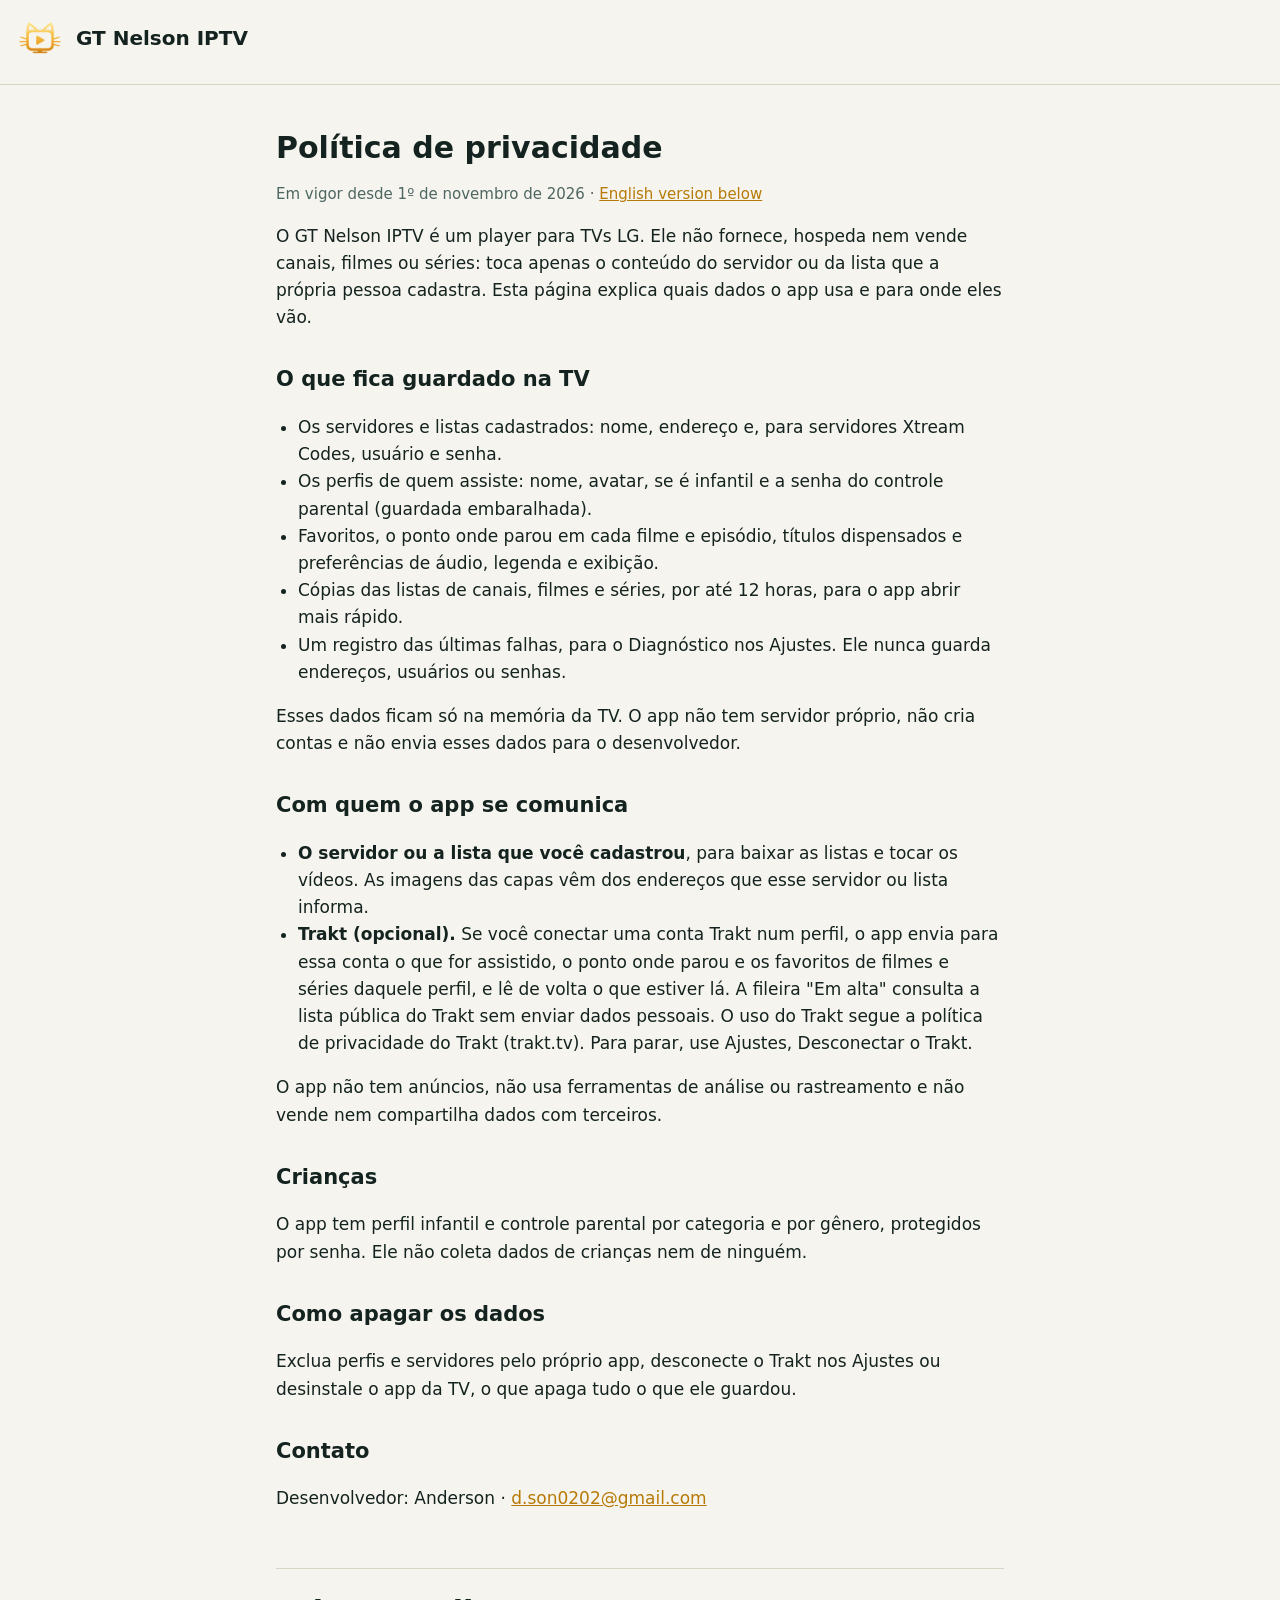
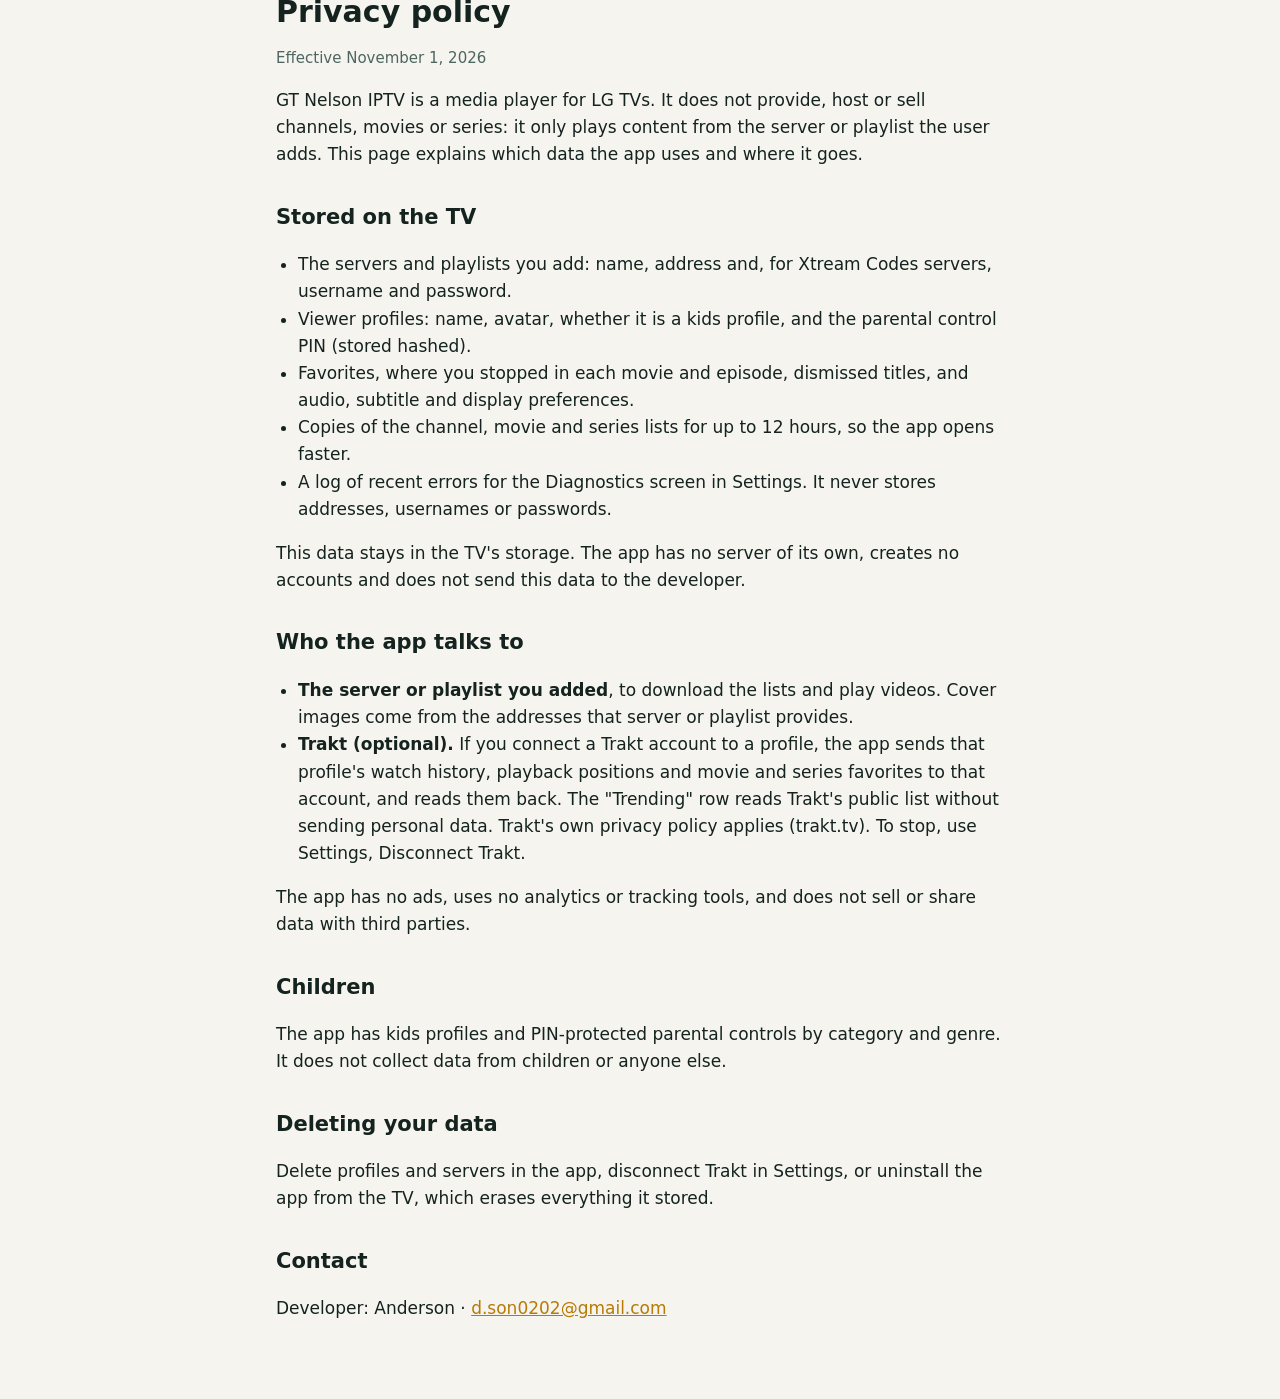
==== privacidade.html @ 7ecb7efd "Add files via upload" ====
<!doctype html>
<html lang="pt-BR">
<head>
<meta charset="utf-8">
<meta name="viewport" content="width=device-width, initial-scale=1">
<title>Política de privacidade · GT Nelson IPTV</title>
<link rel="stylesheet" href="estilo.css">
</head>
<body>
<header class="topo"><a href="./"><img src="logo.png" alt="" width="48" height="48"><span>GT Nelson IPTV</span></a></header>
<main>
<h1>Política de privacidade</h1>
<p class="data">Em vigor desde 1º de novembro de 2026 · <a href="#en">English version below</a></p>

<p>O GT Nelson IPTV é um player para TVs LG. Ele não fornece, hospeda nem vende canais, filmes ou séries: toca apenas o conteúdo do servidor ou da lista que a própria pessoa cadastra. Esta página explica quais dados o app usa e para onde eles vão.</p>

<h2>O que fica guardado na TV</h2>
<ul>
<li>Os servidores e listas cadastrados: nome, endereço e, para servidores Xtream Codes, usuário e senha.</li>
<li>Os perfis de quem assiste: nome, avatar, se é infantil e a senha do controle parental (guardada embaralhada).</li>
<li>Favoritos, o ponto onde parou em cada filme e episódio, títulos dispensados e preferências de áudio, legenda e exibição.</li>
<li>Cópias das listas de canais, filmes e séries, por até 12 horas, para o app abrir mais rápido.</li>
<li>Um registro das últimas falhas, para o Diagnóstico nos Ajustes. Ele nunca guarda endereços, usuários ou senhas.</li>
</ul>
<p>Esses dados ficam só na memória da TV. O app não tem servidor próprio, não cria contas e não envia esses dados para o desenvolvedor.</p>

<h2>Com quem o app se comunica</h2>
<ul>
<li><strong>O servidor ou a lista que você cadastrou</strong>, para baixar as listas e tocar os vídeos. As imagens das capas vêm dos endereços que esse servidor ou lista informa.</li>
<li><strong>Trakt (opcional).</strong> Se você conectar uma conta Trakt num perfil, o app envia para essa conta o que for assistido, o ponto onde parou e os favoritos de filmes e séries daquele perfil, e lê de volta o que estiver lá. A fileira "Em alta" consulta a lista pública do Trakt sem enviar dados pessoais. O uso do Trakt segue a política de privacidade do Trakt (trakt.tv). Para parar, use Ajustes, Desconectar o Trakt.</li>
</ul>
<p>O app não tem anúncios, não usa ferramentas de análise ou rastreamento e não vende nem compartilha dados com terceiros.</p>

<h2>Crianças</h2>
<p>O app tem perfil infantil e controle parental por categoria e por gênero, protegidos por senha. Ele não coleta dados de crianças nem de ninguém.</p>

<h2>Como apagar os dados</h2>
<p>Exclua perfis e servidores pelo próprio app, desconecte o Trakt nos Ajustes ou desinstale o app da TV, o que apaga tudo o que ele guardou.</p>

<h2>Contato</h2>
<p>Desenvolvedor: Anderson · <a href="mailto:d.son0202@gmail.com">d.son0202@gmail.com</a></p>

<hr>

<h1 id="en">Privacy policy</h1>
<p class="data">Effective November 1, 2026</p>

<p>GT Nelson IPTV is a media player for LG TVs. It does not provide, host or sell channels, movies or series: it only plays content from the server or playlist the user adds. This page explains which data the app uses and where it goes.</p>

<h2>Stored on the TV</h2>
<ul>
<li>The servers and playlists you add: name, address and, for Xtream Codes servers, username and password.</li>
<li>Viewer profiles: name, avatar, whether it is a kids profile, and the parental control PIN (stored hashed).</li>
<li>Favorites, where you stopped in each movie and episode, dismissed titles, and audio, subtitle and display preferences.</li>
<li>Copies of the channel, movie and series lists for up to 12 hours, so the app opens faster.</li>
<li>A log of recent errors for the Diagnostics screen in Settings. It never stores addresses, usernames or passwords.</li>
</ul>
<p>This data stays in the TV's storage. The app has no server of its own, creates no accounts and does not send this data to the developer.</p>

<h2>Who the app talks to</h2>
<ul>
<li><strong>The server or playlist you added</strong>, to download the lists and play videos. Cover images come from the addresses that server or playlist provides.</li>
<li><strong>Trakt (optional).</strong> If you connect a Trakt account to a profile, the app sends that profile's watch history, playback positions and movie and series favorites to that account, and reads them back. The "Trending" row reads Trakt's public list without sending personal data. Trakt's own privacy policy applies (trakt.tv). To stop, use Settings, Disconnect Trakt.</li>
</ul>
<p>The app has no ads, uses no analytics or tracking tools, and does not sell or share data with third parties.</p>

<h2>Children</h2>
<p>The app has kids profiles and PIN-protected parental controls by category and genre. It does not collect data from children or anyone else.</p>

<h2>Deleting your data</h2>
<p>Delete profiles and servers in the app, disconnect Trakt in Settings, or uninstall the app from the TV, which erases everything it stored.</p>

<h2>Contact</h2>
<p>Developer: Anderson · <a href="mailto:d.son0202@gmail.com">d.son0202@gmail.com</a></p>
</main>
</body>
</html>
---- estilo.css ----
:root { --bg: #0e1e24; --panel: #13282e; --text: #eaf2ef; --muted: #93aeab; --accent: #f4b942; --line: #25454d; }
@media (prefers-color-scheme: light) {
  :root { --bg: #f6f4ee; --panel: #ffffff; --text: #14231f; --muted: #4e6662; --accent: #b77a07; --line: #d9d4c6; }
}
* { box-sizing: border-box; }
body { margin: 0; background: var(--bg); color: var(--text); font: 17px/1.6 system-ui, -apple-system, "Segoe UI", Roboto, sans-serif; }
.topo { border-bottom: 1px solid var(--line); padding: 14px 16px; }
.topo a { display: inline-flex; align-items: center; color: var(--text); text-decoration: none; font-weight: 700; font-size: 20px; }
.topo img { margin-right: 12px; }
main { max-width: 760px; margin: 0 auto; padding: 24px 16px 60px; }
h1 { font-size: 30px; line-height: 1.25; margin: 20px 0 6px; }
h2 { font-size: 21px; margin: 32px 0 8px; }
p, li { color: var(--text); }
.data, .muted { color: var(--muted); font-size: 15px; }
a { color: var(--accent); }
hr { border: 0; border-top: 1px solid var(--line); margin: 56px 0 24px; }
code, .link { font-family: ui-monospace, Menlo, Consolas, monospace; font-size: 15px; background: var(--panel); border: 1px solid var(--line); border-radius: 8px; padding: 2px 6px; word-break: break-all; }
.link { display: block; padding: 12px 14px; margin: 10px 0; }
.cartao { background: var(--panel); border: 1px solid var(--line); border-radius: 14px; padding: 18px 20px; margin: 20px 0; }
ul { padding-left: 22px; }
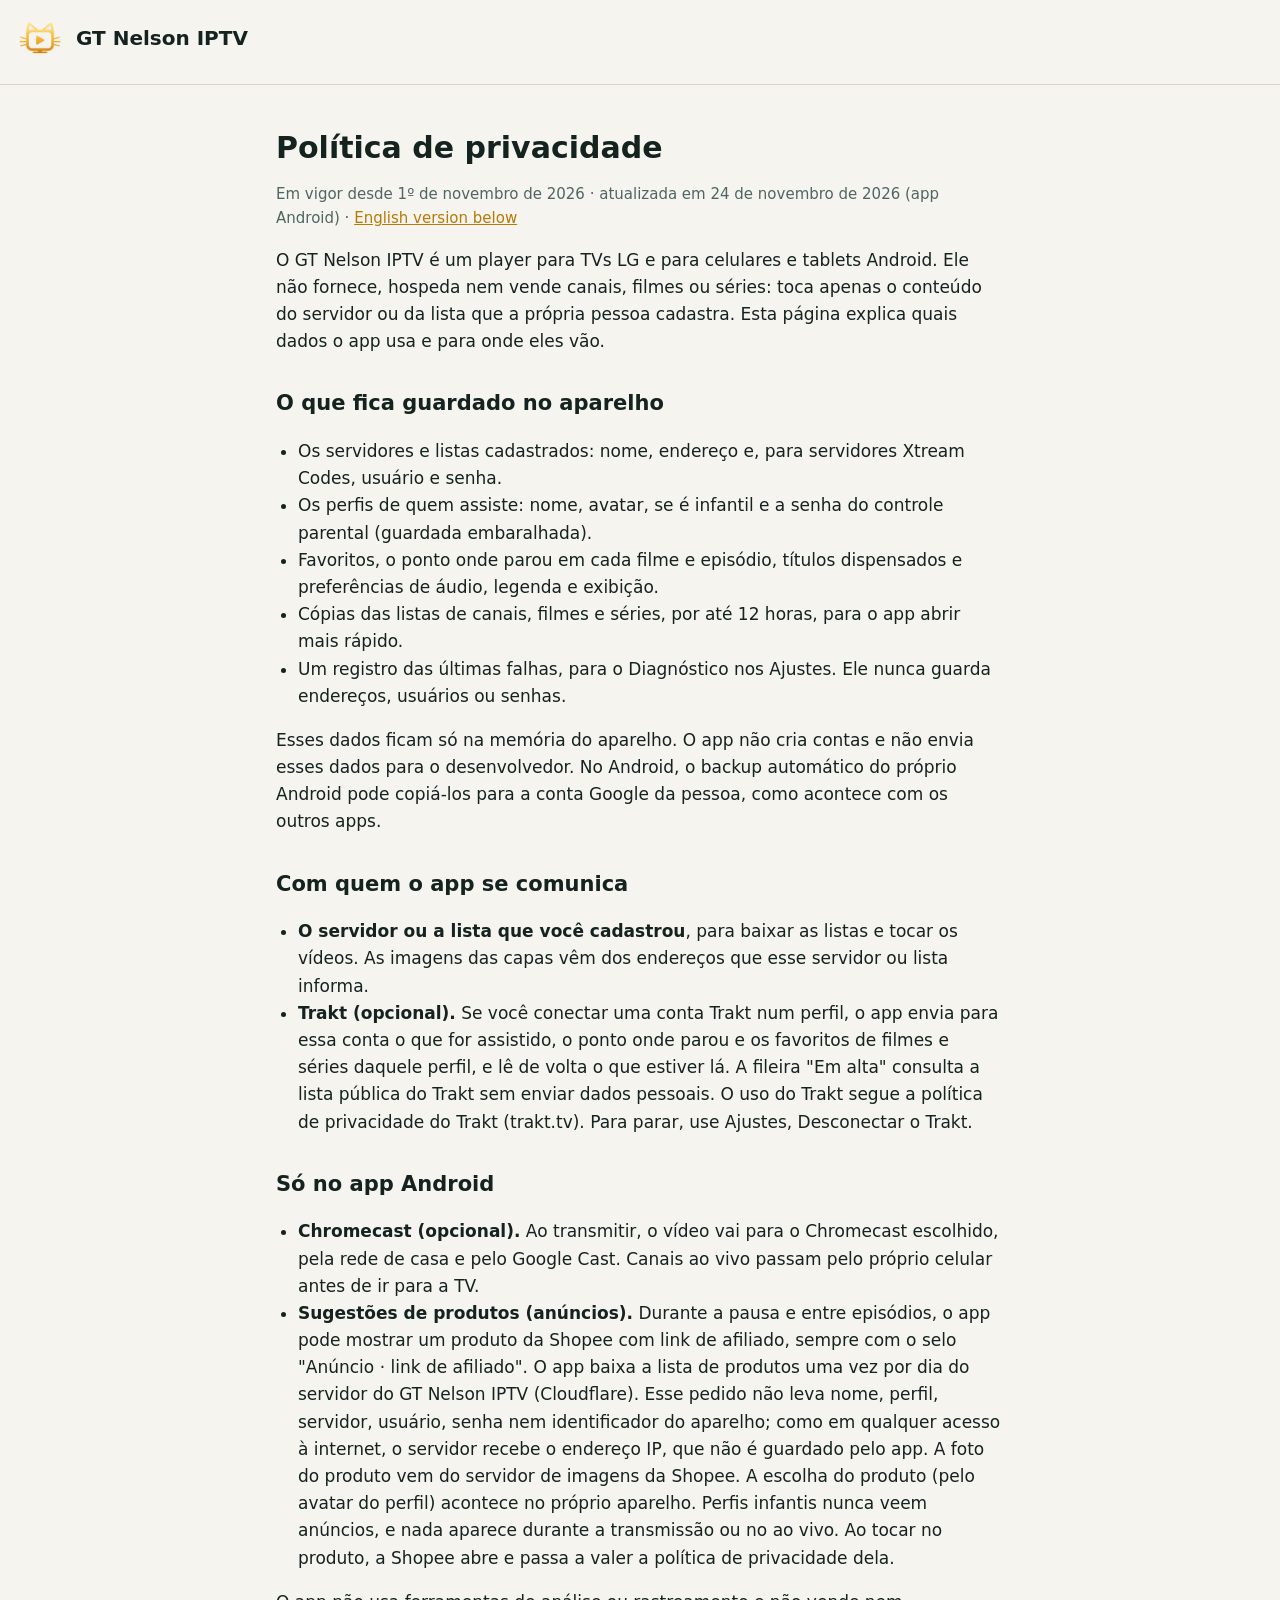
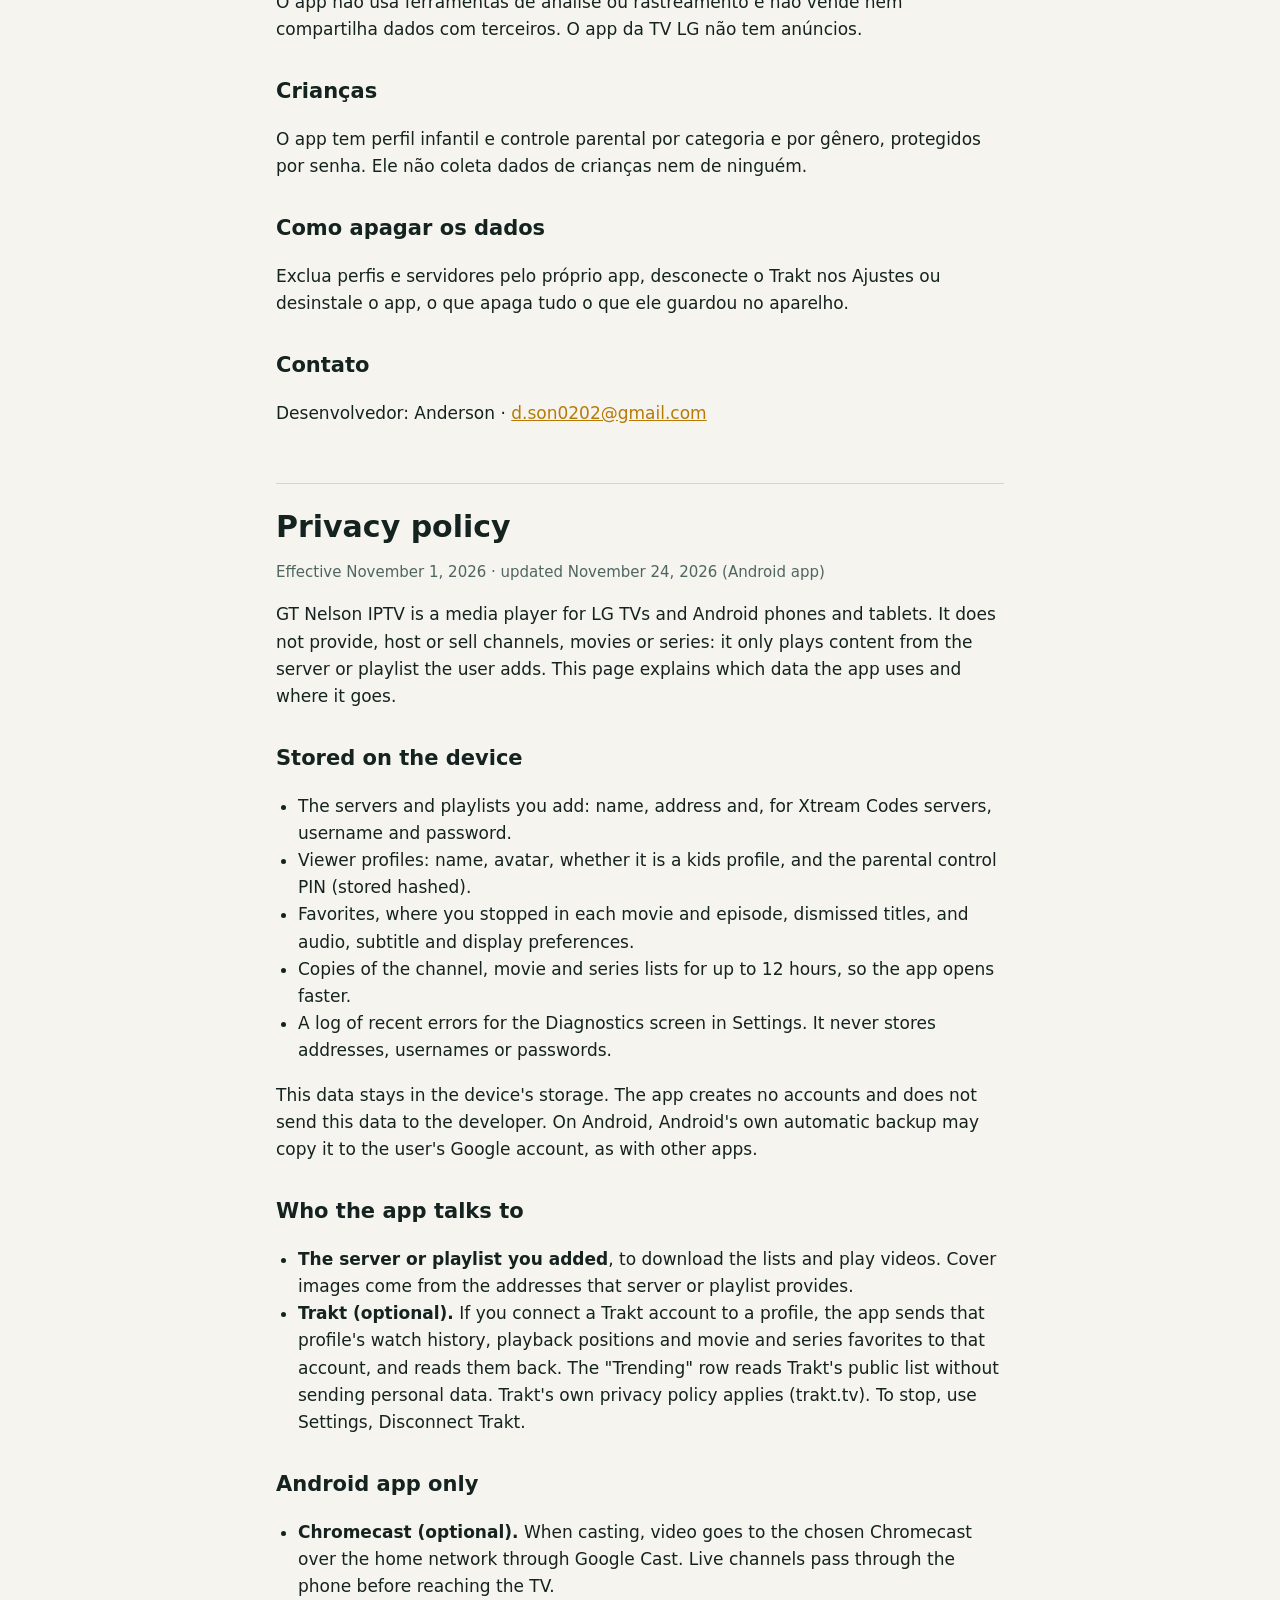
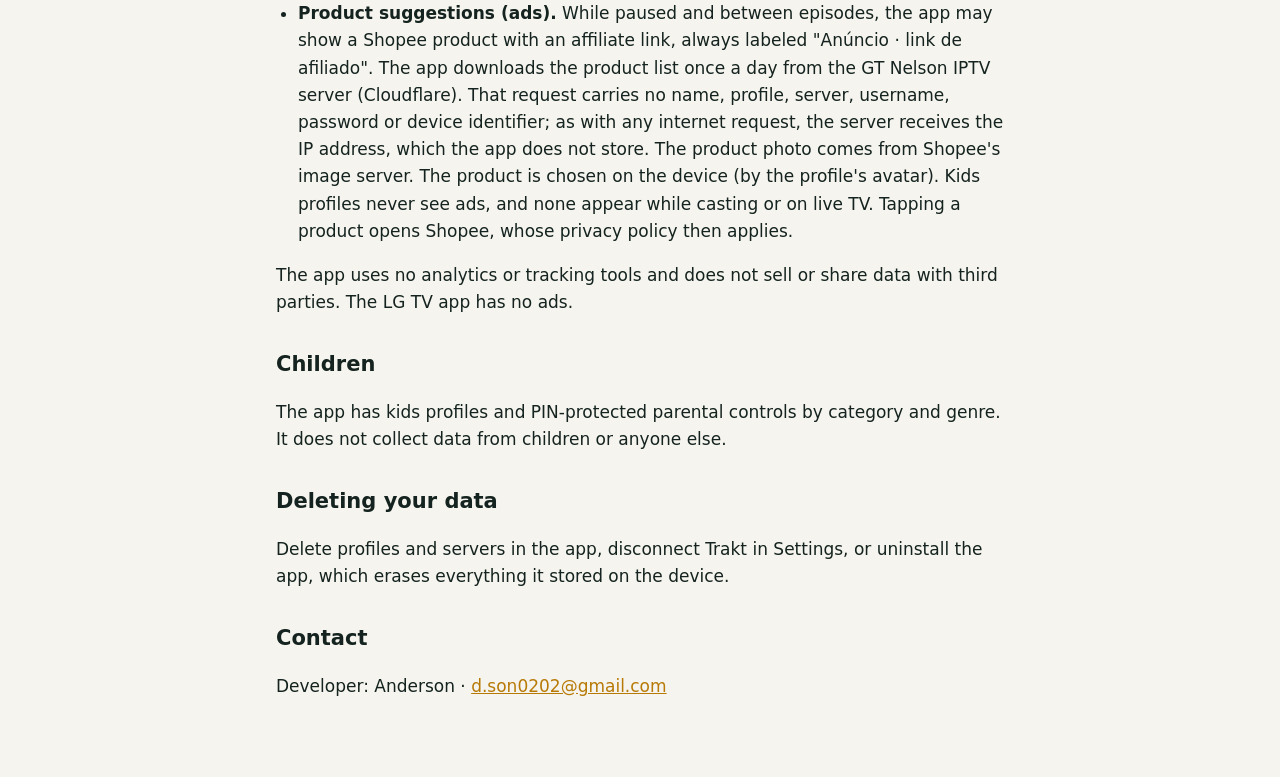
==== commit 6a7f50d6: "Pagina de download do app e politica de privacidade do Android" ====
--- a/privacidade.html
+++ b/privacidade.html
@@ -10,11 +10,11 @@
 <header class="topo"><a href="./"><img src="logo.png" alt="" width="48" height="48"><span>GT Nelson IPTV</span></a></header>
 <main>
 <h1>Política de privacidade</h1>
-<p class="data">Em vigor desde 1º de novembro de 2026 · <a href="#en">English version below</a></p>
+<p class="data">Em vigor desde 1º de novembro de 2026 · atualizada em 24 de novembro de 2026 (app Android) · <a href="#en">English version below</a></p>
 
-<p>O GT Nelson IPTV é um player para TVs LG. Ele não fornece, hospeda nem vende canais, filmes ou séries: toca apenas o conteúdo do servidor ou da lista que a própria pessoa cadastra. Esta página explica quais dados o app usa e para onde eles vão.</p>
+<p>O GT Nelson IPTV é um player para TVs LG e para celulares e tablets Android. Ele não fornece, hospeda nem vende canais, filmes ou séries: toca apenas o conteúdo do servidor ou da lista que a própria pessoa cadastra. Esta página explica quais dados o app usa e para onde eles vão.</p>
 
-<h2>O que fica guardado na TV</h2>
+<h2>O que fica guardado no aparelho</h2>
 <ul>
 <li>Os servidores e listas cadastrados: nome, endereço e, para servidores Xtream Codes, usuário e senha.</li>
 <li>Os perfis de quem assiste: nome, avatar, se é infantil e a senha do controle parental (guardada embaralhada).</li>
@@ -22,20 +22,25 @@
 <li>Cópias das listas de canais, filmes e séries, por até 12 horas, para o app abrir mais rápido.</li>
 <li>Um registro das últimas falhas, para o Diagnóstico nos Ajustes. Ele nunca guarda endereços, usuários ou senhas.</li>
 </ul>
-<p>Esses dados ficam só na memória da TV. O app não tem servidor próprio, não cria contas e não envia esses dados para o desenvolvedor.</p>
+<p>Esses dados ficam só na memória do aparelho. O app não cria contas e não envia esses dados para o desenvolvedor. No Android, o backup automático do próprio Android pode copiá-los para a conta Google da pessoa, como acontece com os outros apps.</p>
 
 <h2>Com quem o app se comunica</h2>
 <ul>
 <li><strong>O servidor ou a lista que você cadastrou</strong>, para baixar as listas e tocar os vídeos. As imagens das capas vêm dos endereços que esse servidor ou lista informa.</li>
 <li><strong>Trakt (opcional).</strong> Se você conectar uma conta Trakt num perfil, o app envia para essa conta o que for assistido, o ponto onde parou e os favoritos de filmes e séries daquele perfil, e lê de volta o que estiver lá. A fileira "Em alta" consulta a lista pública do Trakt sem enviar dados pessoais. O uso do Trakt segue a política de privacidade do Trakt (trakt.tv). Para parar, use Ajustes, Desconectar o Trakt.</li>
 </ul>
-<p>O app não tem anúncios, não usa ferramentas de análise ou rastreamento e não vende nem compartilha dados com terceiros.</p>
+<h2>Só no app Android</h2>
+<ul>
+<li><strong>Chromecast (opcional).</strong> Ao transmitir, o vídeo vai para o Chromecast escolhido, pela rede de casa e pelo Google Cast. Canais ao vivo passam pelo próprio celular antes de ir para a TV.</li>
+<li><strong>Sugestões de produtos (anúncios).</strong> Durante a pausa e entre episódios, o app pode mostrar um produto da Shopee com link de afiliado, sempre com o selo "Anúncio · link de afiliado". O app baixa a lista de produtos uma vez por dia do servidor do GT Nelson IPTV (Cloudflare). Esse pedido não leva nome, perfil, servidor, usuário, senha nem identificador do aparelho; como em qualquer acesso à internet, o servidor recebe o endereço IP, que não é guardado pelo app. A foto do produto vem do servidor de imagens da Shopee. A escolha do produto (pelo avatar do perfil) acontece no próprio aparelho. Perfis infantis nunca veem anúncios, e nada aparece durante a transmissão ou no ao vivo. Ao tocar no produto, a Shopee abre e passa a valer a política de privacidade dela.</li>
+</ul>
+<p>O app não usa ferramentas de análise ou rastreamento e não vende nem compartilha dados com terceiros. O app da TV LG não tem anúncios.</p>
 
 <h2>Crianças</h2>
 <p>O app tem perfil infantil e controle parental por categoria e por gênero, protegidos por senha. Ele não coleta dados de crianças nem de ninguém.</p>
 
 <h2>Como apagar os dados</h2>
-<p>Exclua perfis e servidores pelo próprio app, desconecte o Trakt nos Ajustes ou desinstale o app da TV, o que apaga tudo o que ele guardou.</p>
+<p>Exclua perfis e servidores pelo próprio app, desconecte o Trakt nos Ajustes ou desinstale o app, o que apaga tudo o que ele guardou no aparelho.</p>
 
 <h2>Contato</h2>
 <p>Desenvolvedor: Anderson · <a href="mailto:d.son0202@gmail.com">d.son0202@gmail.com</a></p>
@@ -43,11 +48,11 @@
 <hr>
 
 <h1 id="en">Privacy policy</h1>
-<p class="data">Effective November 1, 2026</p>
+<p class="data">Effective November 1, 2026 · updated November 24, 2026 (Android app)</p>
 
-<p>GT Nelson IPTV is a media player for LG TVs. It does not provide, host or sell channels, movies or series: it only plays content from the server or playlist the user adds. This page explains which data the app uses and where it goes.</p>
+<p>GT Nelson IPTV is a media player for LG TVs and Android phones and tablets. It does not provide, host or sell channels, movies or series: it only plays content from the server or playlist the user adds. This page explains which data the app uses and where it goes.</p>
 
-<h2>Stored on the TV</h2>
+<h2>Stored on the device</h2>
 <ul>
 <li>The servers and playlists you add: name, address and, for Xtream Codes servers, username and password.</li>
 <li>Viewer profiles: name, avatar, whether it is a kids profile, and the parental control PIN (stored hashed).</li>
@@ -55,20 +60,25 @@
 <li>Copies of the channel, movie and series lists for up to 12 hours, so the app opens faster.</li>
 <li>A log of recent errors for the Diagnostics screen in Settings. It never stores addresses, usernames or passwords.</li>
 </ul>
-<p>This data stays in the TV's storage. The app has no server of its own, creates no accounts and does not send this data to the developer.</p>
+<p>This data stays in the device's storage. The app creates no accounts and does not send this data to the developer. On Android, Android's own automatic backup may copy it to the user's Google account, as with other apps.</p>
 
 <h2>Who the app talks to</h2>
 <ul>
 <li><strong>The server or playlist you added</strong>, to download the lists and play videos. Cover images come from the addresses that server or playlist provides.</li>
 <li><strong>Trakt (optional).</strong> If you connect a Trakt account to a profile, the app sends that profile's watch history, playback positions and movie and series favorites to that account, and reads them back. The "Trending" row reads Trakt's public list without sending personal data. Trakt's own privacy policy applies (trakt.tv). To stop, use Settings, Disconnect Trakt.</li>
 </ul>
-<p>The app has no ads, uses no analytics or tracking tools, and does not sell or share data with third parties.</p>
+<h2>Android app only</h2>
+<ul>
+<li><strong>Chromecast (optional).</strong> When casting, video goes to the chosen Chromecast over the home network through Google Cast. Live channels pass through the phone before reaching the TV.</li>
+<li><strong>Product suggestions (ads).</strong> While paused and between episodes, the app may show a Shopee product with an affiliate link, always labeled "Anúncio · link de afiliado". The app downloads the product list once a day from the GT Nelson IPTV server (Cloudflare). That request carries no name, profile, server, username, password or device identifier; as with any internet request, the server receives the IP address, which the app does not store. The product photo comes from Shopee's image server. The product is chosen on the device (by the profile's avatar). Kids profiles never see ads, and none appear while casting or on live TV. Tapping a product opens Shopee, whose privacy policy then applies.</li>
+</ul>
+<p>The app uses no analytics or tracking tools and does not sell or share data with third parties. The LG TV app has no ads.</p>
 
 <h2>Children</h2>
 <p>The app has kids profiles and PIN-protected parental controls by category and genre. It does not collect data from children or anyone else.</p>
 
 <h2>Deleting your data</h2>
-<p>Delete profiles and servers in the app, disconnect Trakt in Settings, or uninstall the app from the TV, which erases everything it stored.</p>
+<p>Delete profiles and servers in the app, disconnect Trakt in Settings, or uninstall the app, which erases everything it stored on the device.</p>
 
 <h2>Contact</h2>
 <p>Developer: Anderson · <a href="mailto:d.son0202@gmail.com">d.son0202@gmail.com</a></p>
--- a/estilo.css
+++ b/estilo.css
@@ -18,3 +18,32 @@
 .link { display: block; padding: 12px 14px; margin: 10px 0; }
 .cartao { background: var(--panel); border: 1px solid var(--line); border-radius: 14px; padding: 18px 20px; margin: 20px 0; }
 ul { padding-left: 22px; }
+
+/* página de download (index) */
+.hero { text-align: center; padding: 18px 0 8px; }
+.hero h1 { font-size: 40px; letter-spacing: -1px; margin: 14px 0 10px; }
+.hero h1 em { font-style: normal; color: var(--accent); }
+.lead { font-size: 19px; color: var(--muted); max-width: 600px; margin: 0 auto; }
+.plats { margin: 30px 0 10px; display: grid; gap: 12px; }
+.plat { display: flex; align-items: center; justify-content: space-between; gap: 16px; background: var(--panel); border: 1px solid var(--line); border-radius: 16px; padding: 16px 18px; }
+.plat b { display: block; font-size: 20px; }
+.plat span { display: block; color: var(--muted); font-size: 15px; }
+.plat small { display: block; color: var(--muted); font-size: 13px; margin-top: 4px; }
+.plat.breve { opacity: .75; }
+.bt { flex: 0 0 auto; background: #f4b942; color: #14231f; font-weight: 700; text-decoration: none; border-radius: 999px; padding: 12px 24px; font-size: 17px; }
+.bt.off { background: transparent; color: var(--muted); border: 1px solid var(--line); font-weight: 600; }
+.outras { text-align: center; margin-top: 6px; }
+.grade { display: grid; grid-template-columns: 1fr 1fr; gap: 12px; }
+.item { background: var(--panel); border: 1px solid var(--line); border-radius: 14px; padding: 14px 16px; }
+.item b { display: block; margin-bottom: 4px; }
+.item span { color: var(--muted); font-size: 15px; line-height: 1.45; display: block; }
+.passos li { margin: 8px 0; }
+details { background: var(--panel); border: 1px solid var(--line); border-radius: 12px; padding: 12px 16px; margin: 10px 0; }
+summary { cursor: pointer; font-weight: 600; }
+details p { margin: 10px 0 2px; }
+@media (max-width: 560px) {
+  .hero h1 { font-size: 31px; }
+  .grade { grid-template-columns: 1fr; }
+  .plat { flex-direction: column; align-items: stretch; }
+  .bt { text-align: center; }
+}
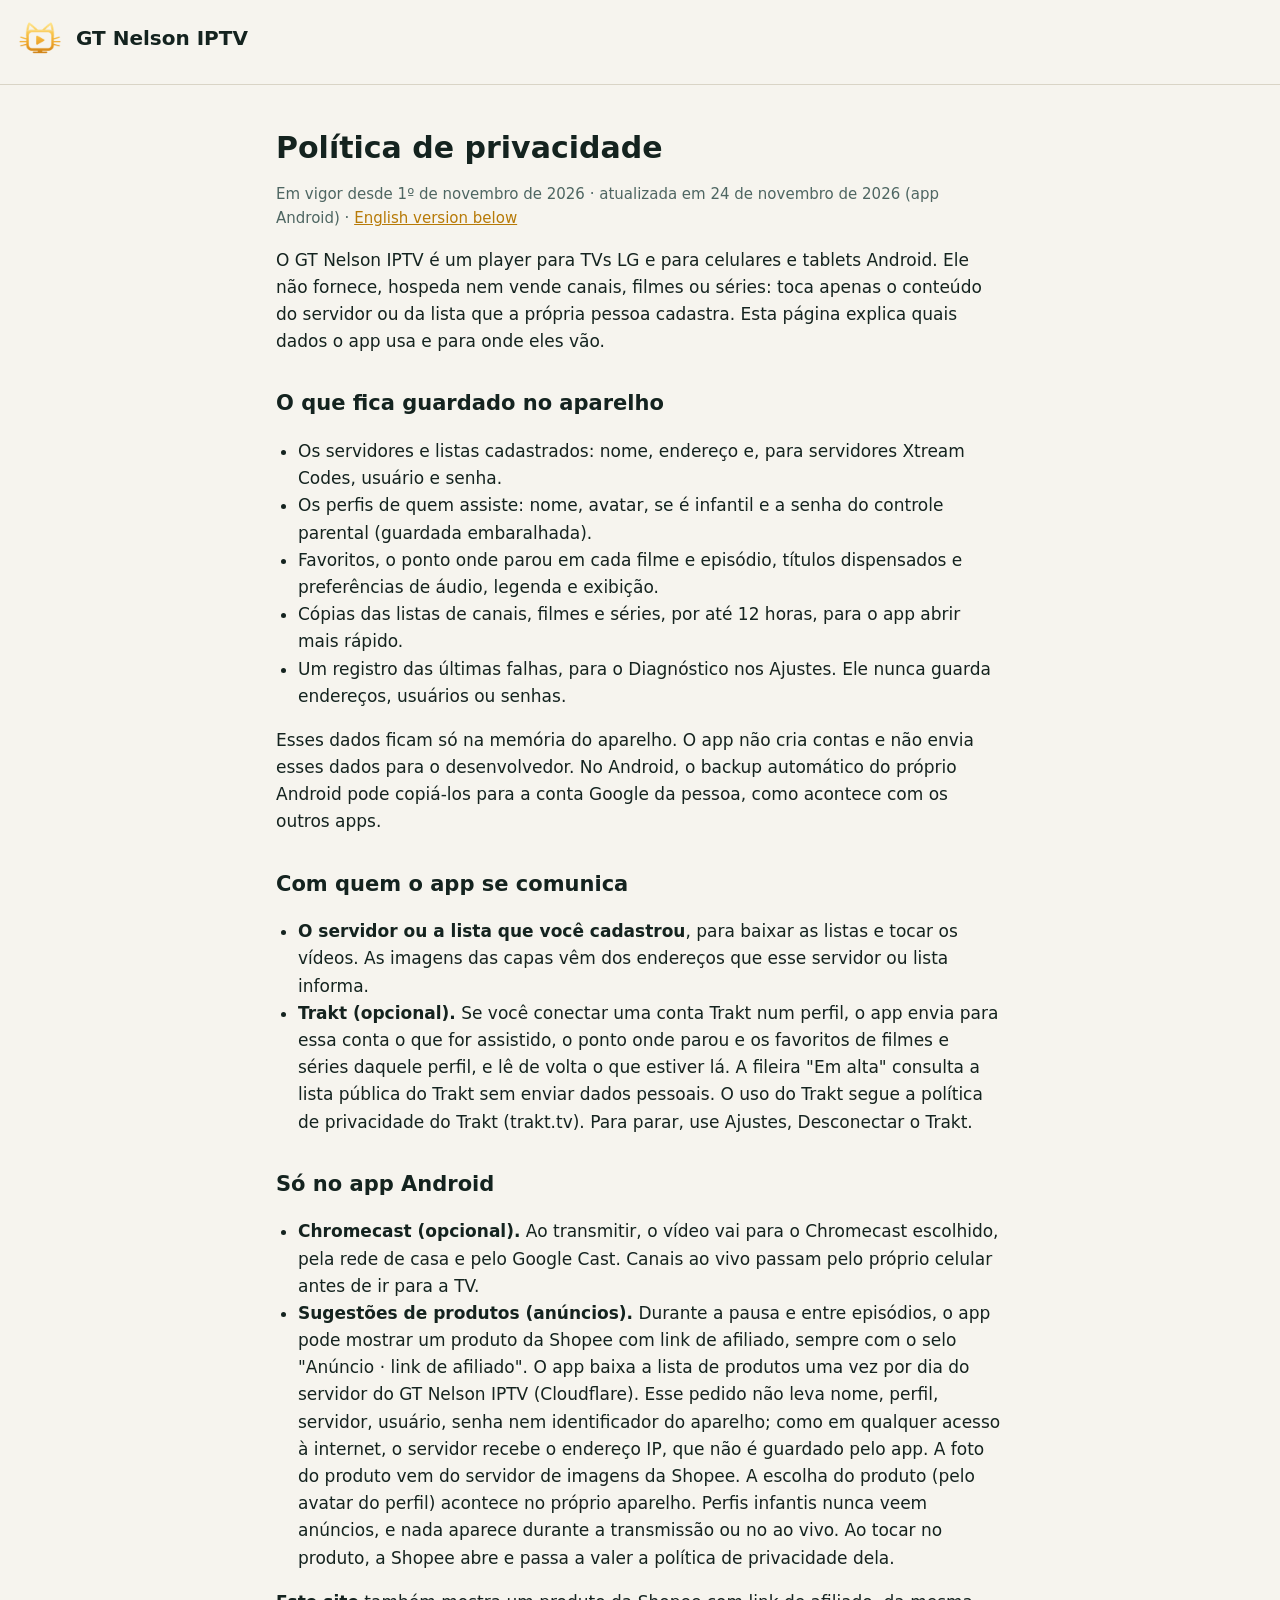
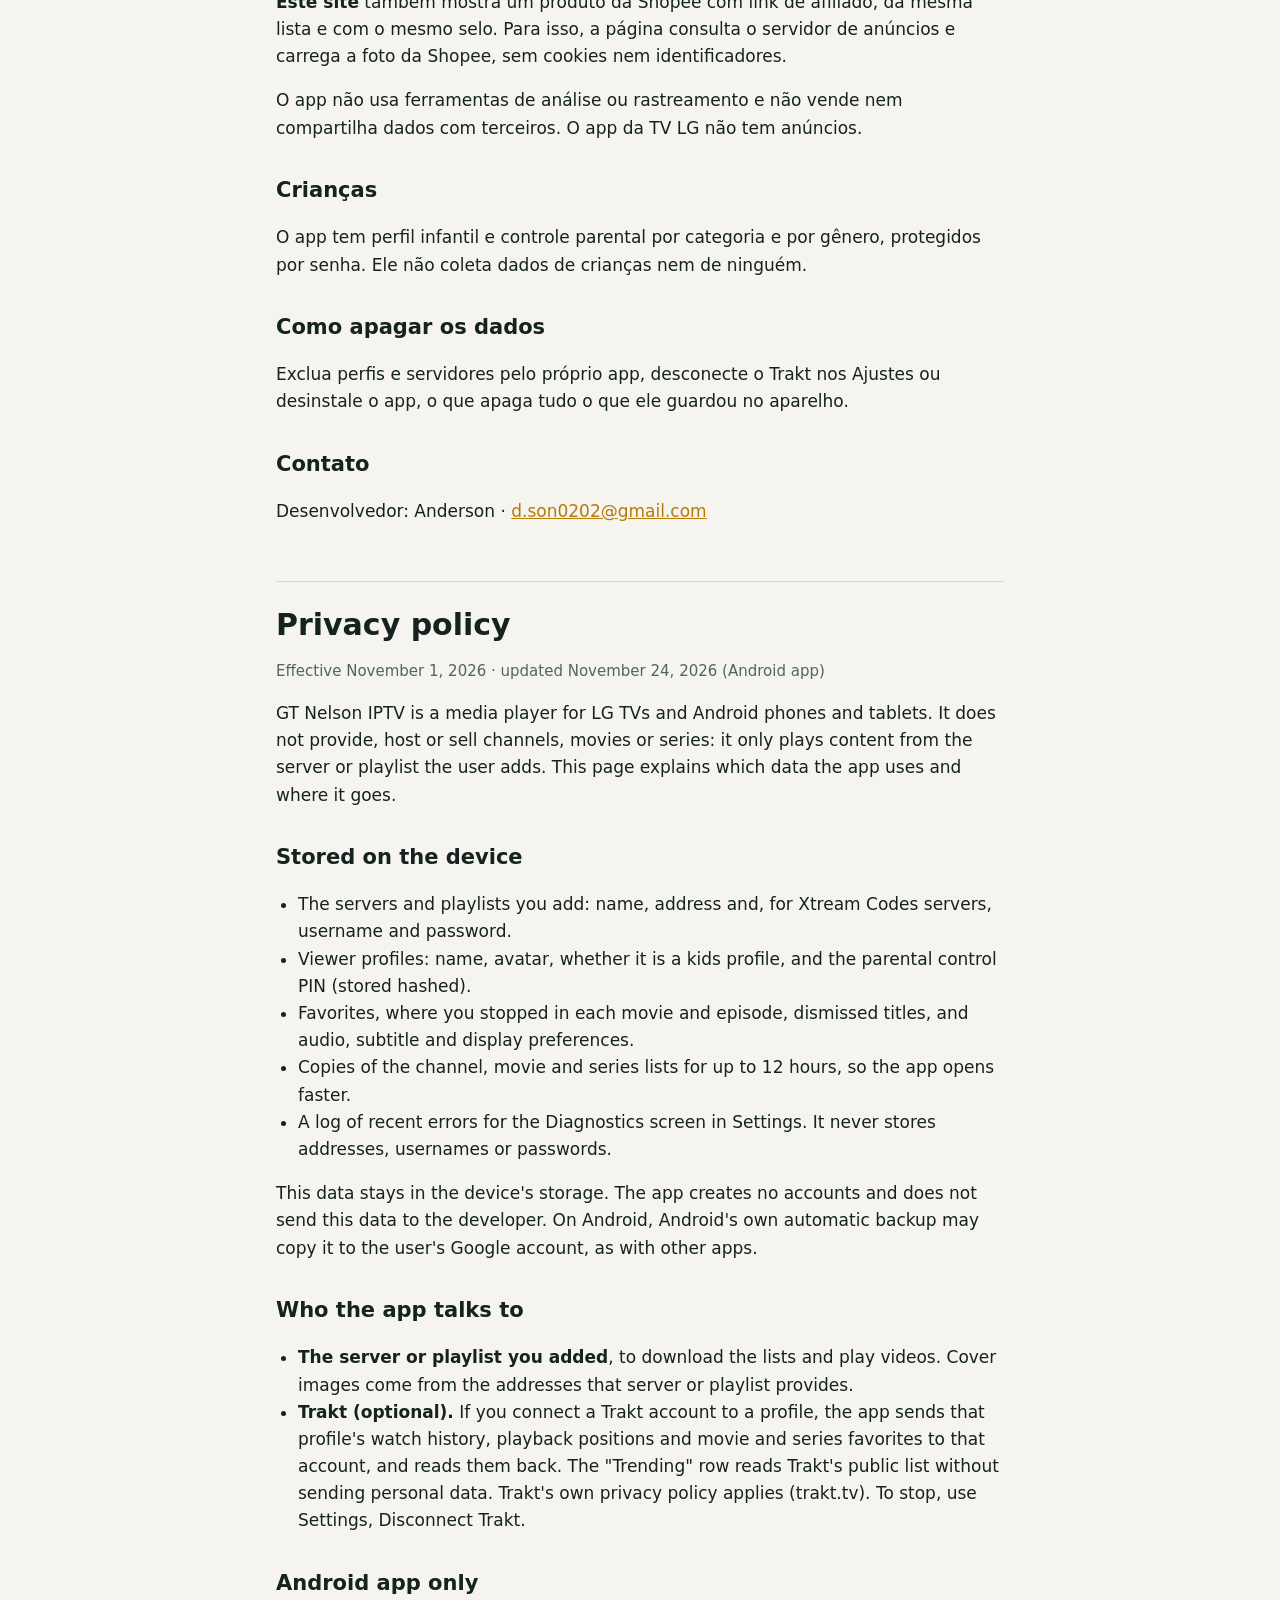
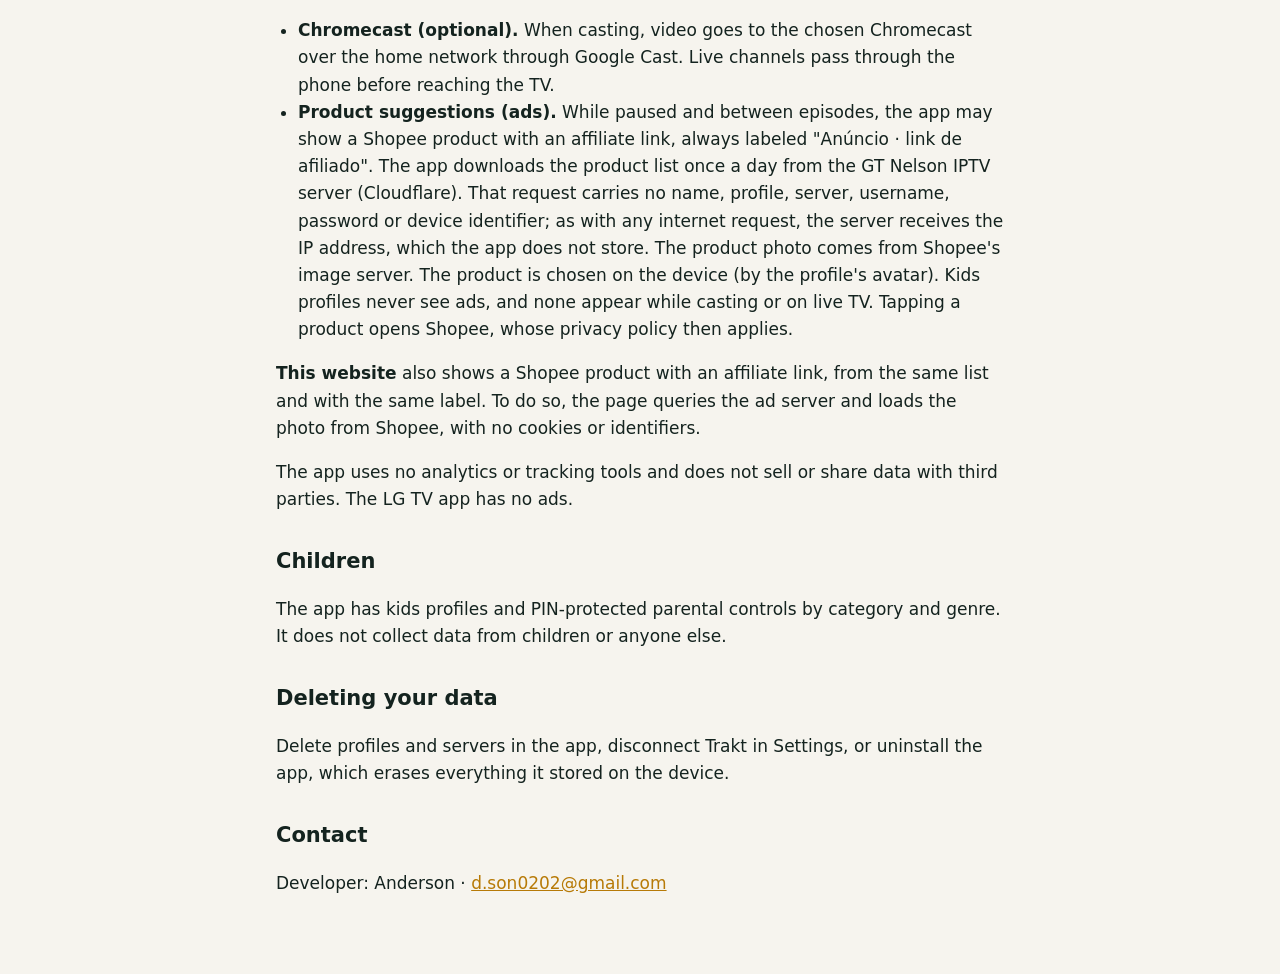
==== commit 72d8d63f: "Pagina de download do app e politica de privacidade do Android" ====
--- a/privacidade.html
+++ b/privacidade.html
@@ -34,6 +34,7 @@
 <li><strong>Chromecast (opcional).</strong> Ao transmitir, o vídeo vai para o Chromecast escolhido, pela rede de casa e pelo Google Cast. Canais ao vivo passam pelo próprio celular antes de ir para a TV.</li>
 <li><strong>Sugestões de produtos (anúncios).</strong> Durante a pausa e entre episódios, o app pode mostrar um produto da Shopee com link de afiliado, sempre com o selo "Anúncio · link de afiliado". O app baixa a lista de produtos uma vez por dia do servidor do GT Nelson IPTV (Cloudflare). Esse pedido não leva nome, perfil, servidor, usuário, senha nem identificador do aparelho; como em qualquer acesso à internet, o servidor recebe o endereço IP, que não é guardado pelo app. A foto do produto vem do servidor de imagens da Shopee. A escolha do produto (pelo avatar do perfil) acontece no próprio aparelho. Perfis infantis nunca veem anúncios, e nada aparece durante a transmissão ou no ao vivo. Ao tocar no produto, a Shopee abre e passa a valer a política de privacidade dela.</li>
 </ul>
+<p><strong>Este site</strong> também mostra um produto da Shopee com link de afiliado, da mesma lista e com o mesmo selo. Para isso, a página consulta o servidor de anúncios e carrega a foto da Shopee, sem cookies nem identificadores.</p>
 <p>O app não usa ferramentas de análise ou rastreamento e não vende nem compartilha dados com terceiros. O app da TV LG não tem anúncios.</p>
 
 <h2>Crianças</h2>
@@ -72,6 +73,7 @@
 <li><strong>Chromecast (optional).</strong> When casting, video goes to the chosen Chromecast over the home network through Google Cast. Live channels pass through the phone before reaching the TV.</li>
 <li><strong>Product suggestions (ads).</strong> While paused and between episodes, the app may show a Shopee product with an affiliate link, always labeled "Anúncio · link de afiliado". The app downloads the product list once a day from the GT Nelson IPTV server (Cloudflare). That request carries no name, profile, server, username, password or device identifier; as with any internet request, the server receives the IP address, which the app does not store. The product photo comes from Shopee's image server. The product is chosen on the device (by the profile's avatar). Kids profiles never see ads, and none appear while casting or on live TV. Tapping a product opens Shopee, whose privacy policy then applies.</li>
 </ul>
+<p><strong>This website</strong> also shows a Shopee product with an affiliate link, from the same list and with the same label. To do so, the page queries the ad server and loads the photo from Shopee, with no cookies or identifiers.</p>
 <p>The app uses no analytics or tracking tools and does not sell or share data with third parties. The LG TV app has no ads.</p>
 
 <h2>Children</h2>
--- a/estilo.css
+++ b/estilo.css
@@ -47,3 +47,17 @@
   .plat { flex-direction: column; align-items: stretch; }
   .bt { text-align: center; }
 }
+
+/* anúncio de afiliado (mesmo cartão do app, em tamanho de página) */
+.anuncio { display: flex; gap: 16px; align-items: center; margin: 26px 0 8px; padding: 14px; background: #13282e; color: #eaf2ef; border-radius: 18px; text-decoration: none; box-shadow: 0 8px 24px rgba(0,0,0,.18); }
+.anuncio[hidden] { display: none; }
+.anuncio .im { flex: 0 0 116px; height: 116px; border-radius: 14px; overflow: hidden; background: #fff; border: 4px solid #f4b942; box-shadow: 0 0 16px rgba(244,185,66,.45); }
+.anuncio .im img { width: 100%; height: 100%; object-fit: cover; display: block; }
+.anuncio .tx { min-width: 0; display: flex; flex-direction: column; gap: 3px; }
+.anuncio small { color: #93aeab; font-size: 13px; }
+.anuncio b { font-size: 16px; line-height: 1.3; display: -webkit-box; -webkit-line-clamp: 2; -webkit-box-orient: vertical; overflow: hidden; }
+.anuncio .pr { font-size: 14px; color: #c9d6d3; white-space: nowrap; }
+.anuncio .pr em { font-style: normal; font-weight: 700; font-size: 18px; color: #eaf2ef; }
+.anuncio .pr i { display: inline-block; white-space: nowrap; font-style: normal; background: #f4b942; color: #14231f; font-weight: 700; font-size: 12px; border-radius: 6px; padding: 1px 6px; margin-left: 6px; }
+.anuncio .mt { color: #93aeab; font-size: 13px; }
+.anuncio .ir { align-self: flex-start; margin-top: 4px; background: #f4b942; color: #14231f; font-weight: 700; font-size: 14px; border-radius: 999px; padding: 6px 14px; }
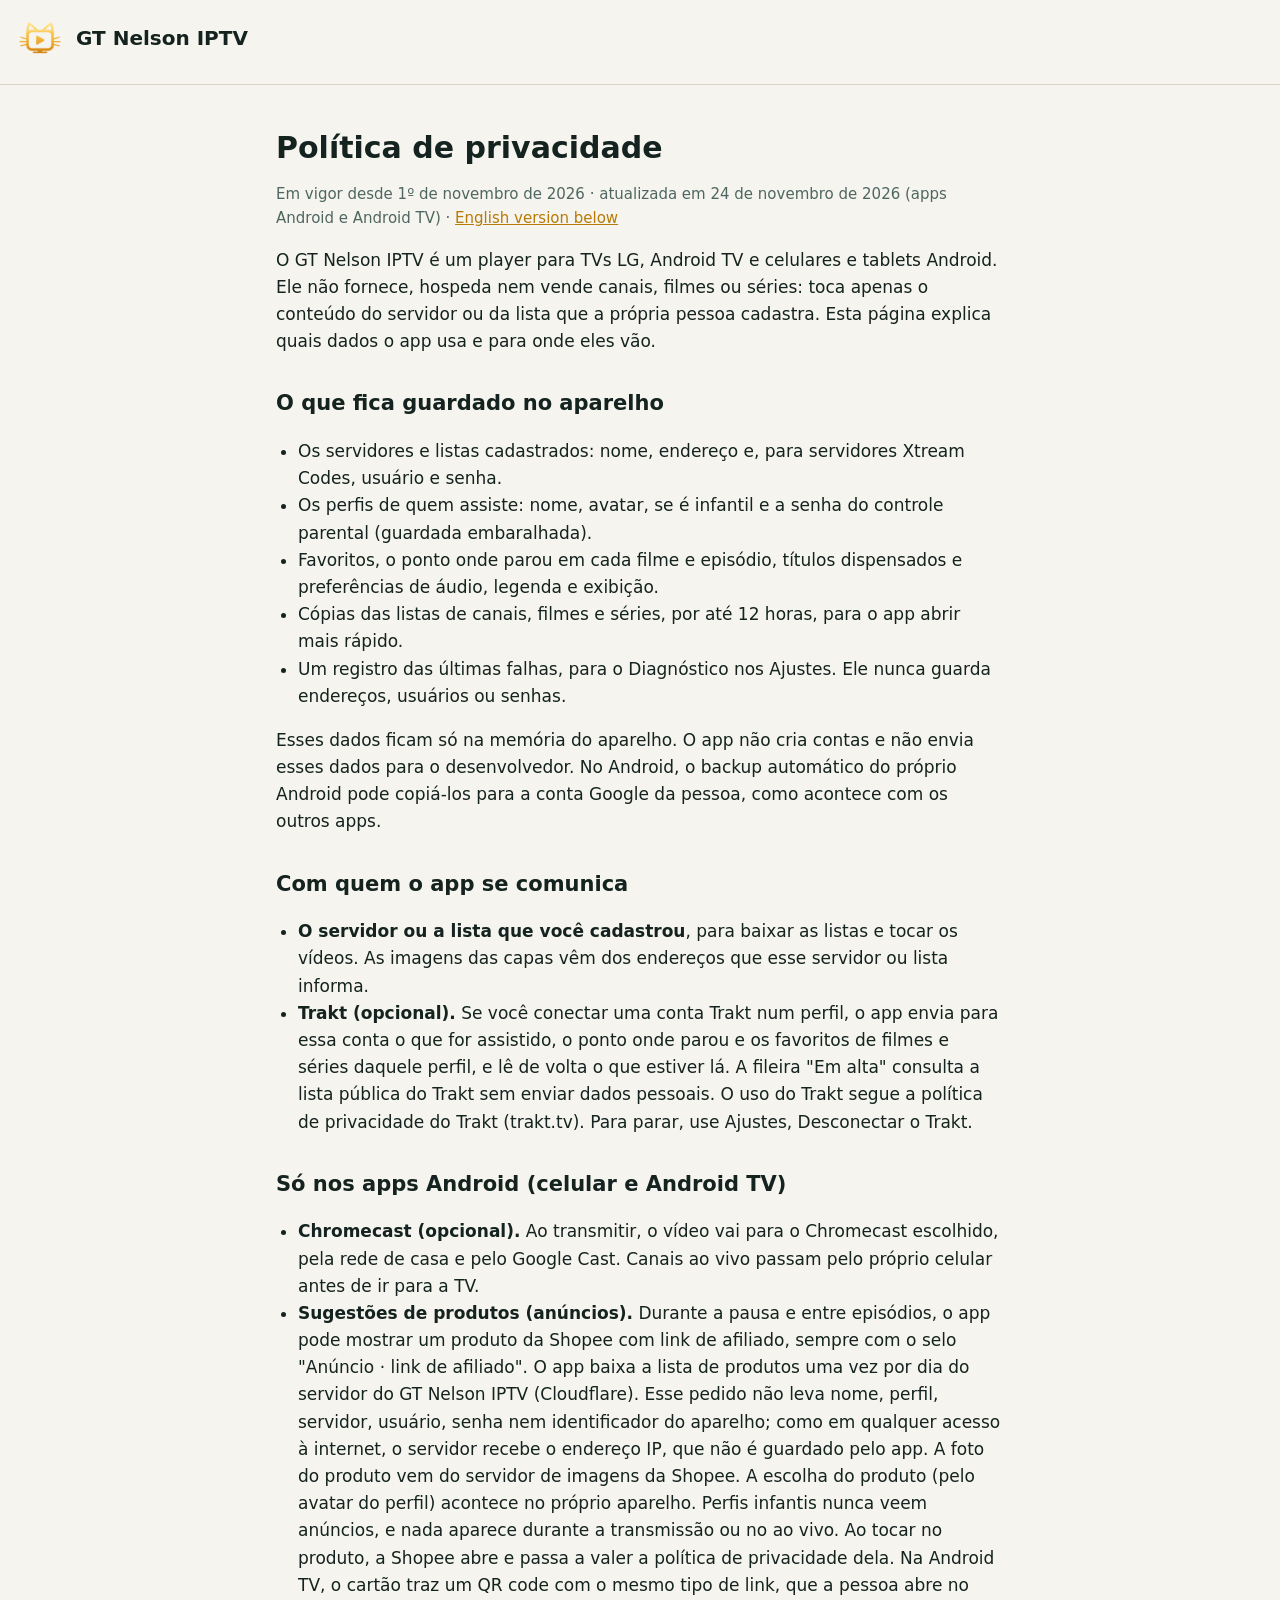
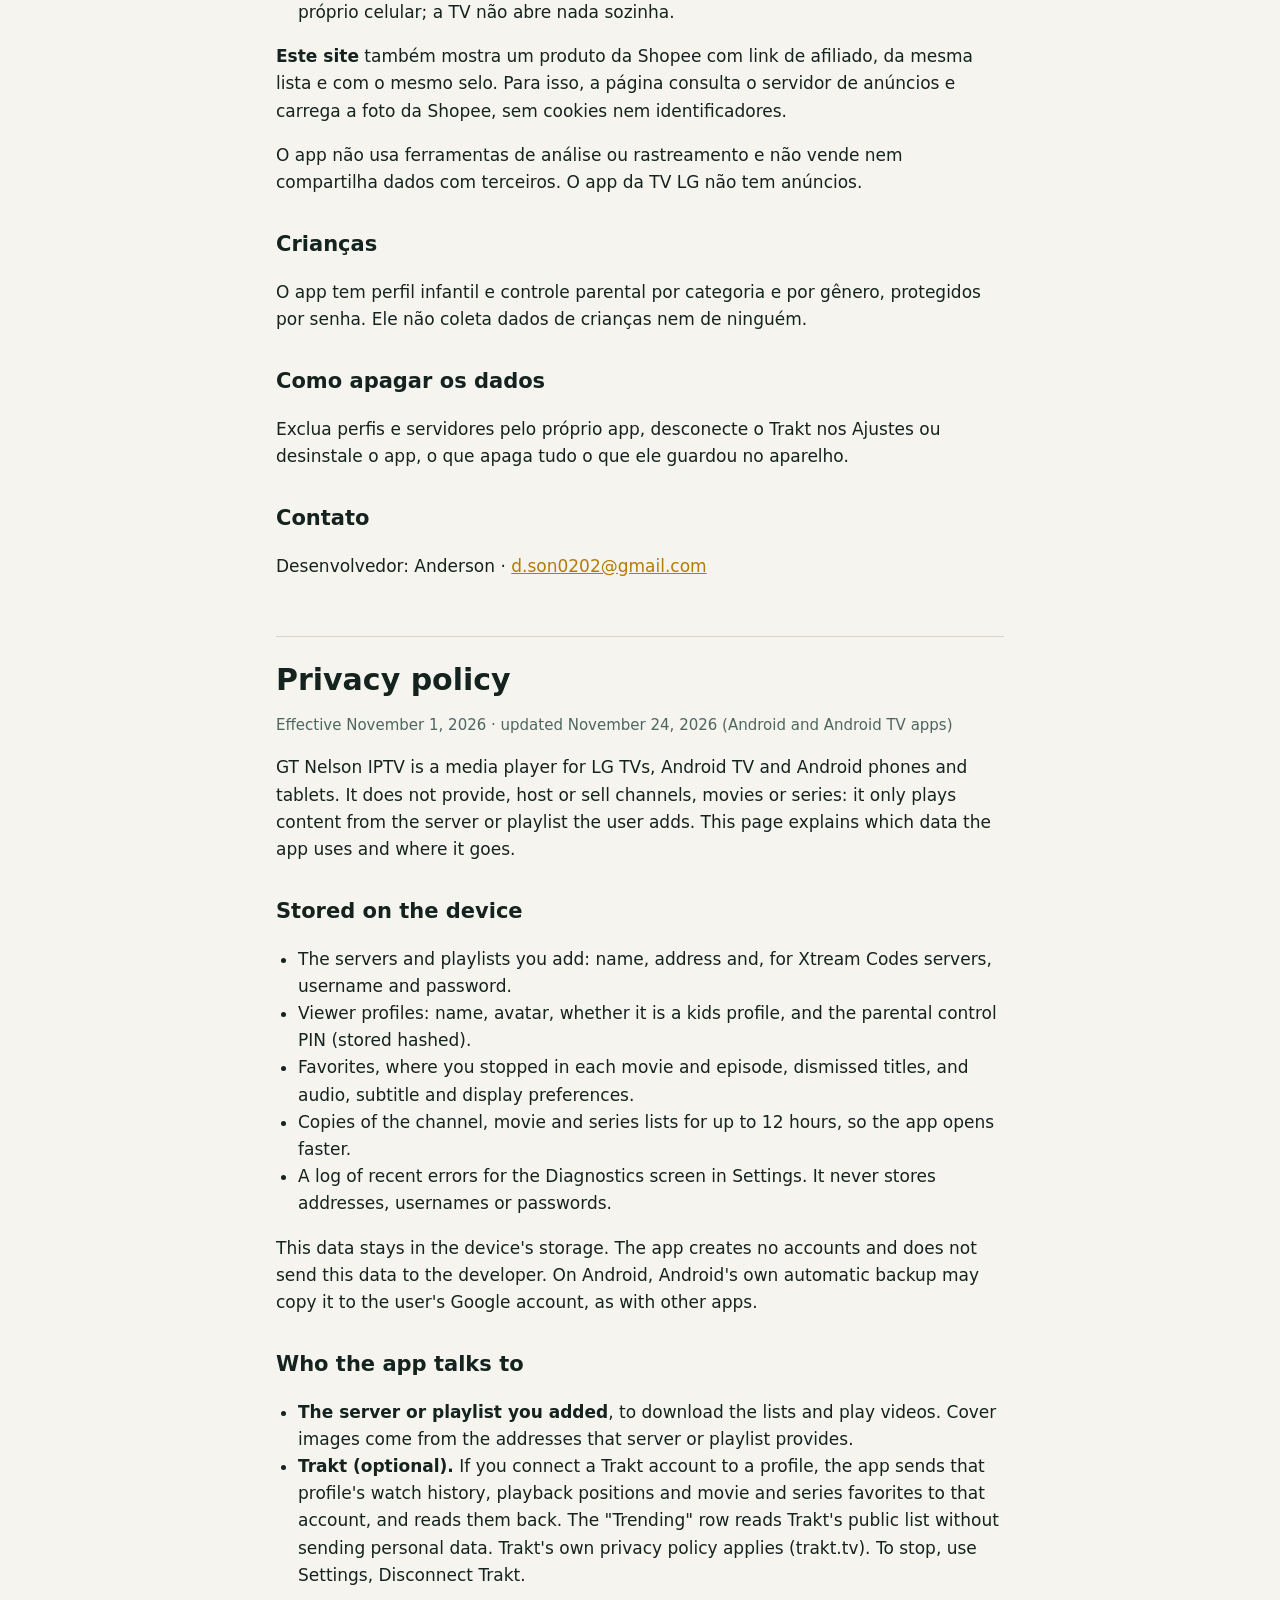
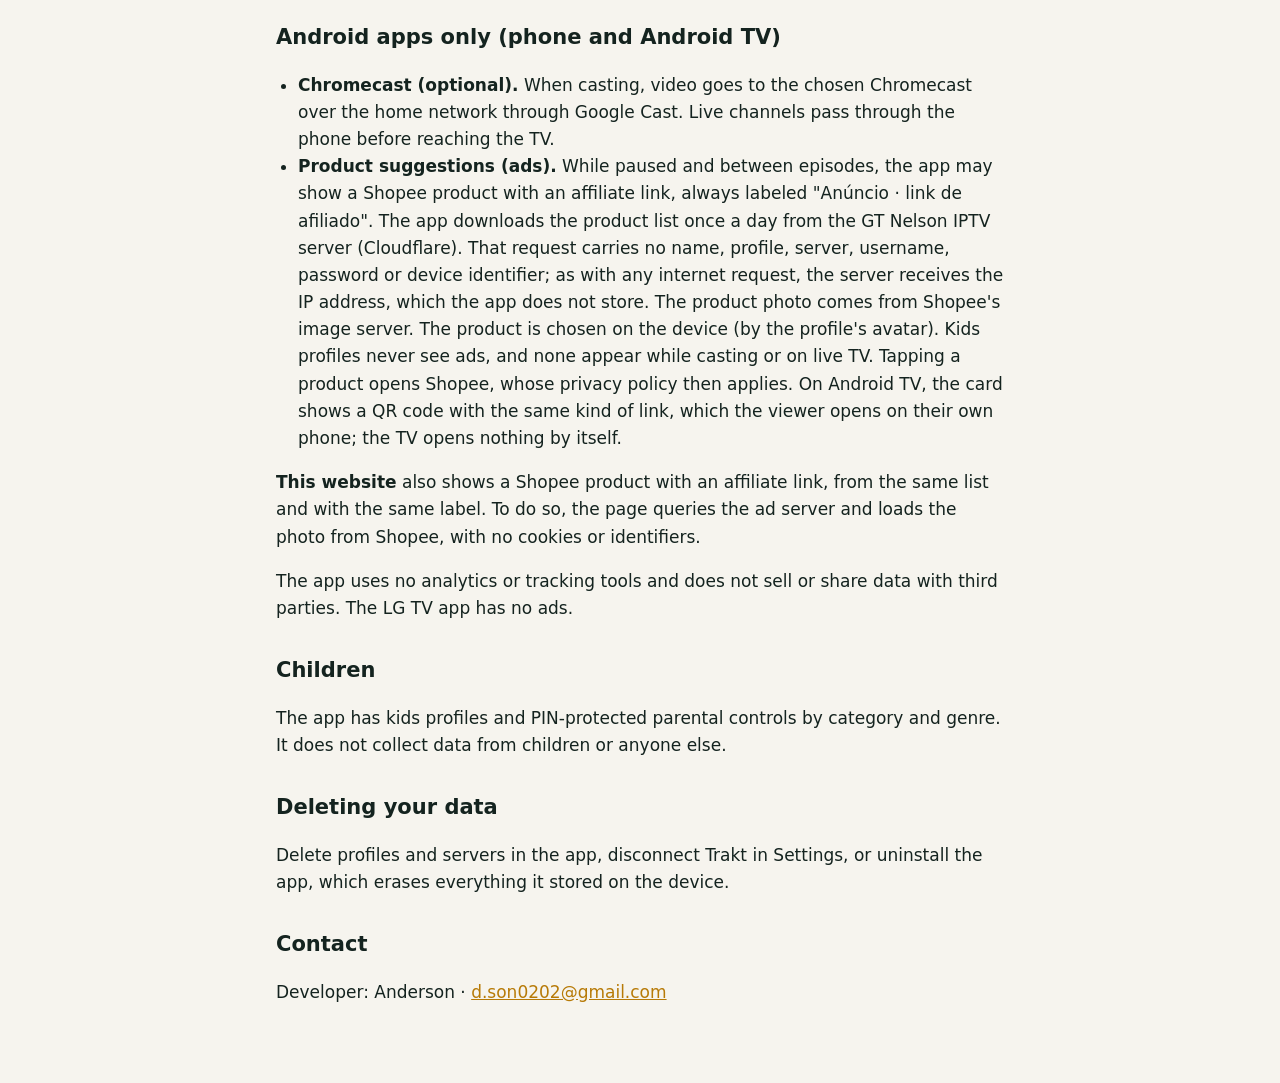
==== commit b8f8a73b: "Pagina de download do app e politica de privacidade do Android" ====
--- a/privacidade.html
+++ b/privacidade.html
@@ -4,15 +4,15 @@
 <meta charset="utf-8">
 <meta name="viewport" content="width=device-width, initial-scale=1">
 <title>Política de privacidade · GT Nelson IPTV</title>
-<link rel="stylesheet" href="estilo.css">
+<link rel="stylesheet" href="estilo.css?v=a239ee95">
 </head>
 <body>
 <header class="topo"><a href="./"><img src="logo.png" alt="" width="48" height="48"><span>GT Nelson IPTV</span></a></header>
 <main>
 <h1>Política de privacidade</h1>
-<p class="data">Em vigor desde 1º de novembro de 2026 · atualizada em 24 de novembro de 2026 (app Android) · <a href="#en">English version below</a></p>
+<p class="data">Em vigor desde 1º de novembro de 2026 · atualizada em 24 de novembro de 2026 (apps Android e Android TV) · <a href="#en">English version below</a></p>
 
-<p>O GT Nelson IPTV é um player para TVs LG e para celulares e tablets Android. Ele não fornece, hospeda nem vende canais, filmes ou séries: toca apenas o conteúdo do servidor ou da lista que a própria pessoa cadastra. Esta página explica quais dados o app usa e para onde eles vão.</p>
+<p>O GT Nelson IPTV é um player para TVs LG, Android TV e celulares e tablets Android. Ele não fornece, hospeda nem vende canais, filmes ou séries: toca apenas o conteúdo do servidor ou da lista que a própria pessoa cadastra. Esta página explica quais dados o app usa e para onde eles vão.</p>
 
 <h2>O que fica guardado no aparelho</h2>
 <ul>
@@ -29,10 +29,10 @@
 <li><strong>O servidor ou a lista que você cadastrou</strong>, para baixar as listas e tocar os vídeos. As imagens das capas vêm dos endereços que esse servidor ou lista informa.</li>
 <li><strong>Trakt (opcional).</strong> Se você conectar uma conta Trakt num perfil, o app envia para essa conta o que for assistido, o ponto onde parou e os favoritos de filmes e séries daquele perfil, e lê de volta o que estiver lá. A fileira "Em alta" consulta a lista pública do Trakt sem enviar dados pessoais. O uso do Trakt segue a política de privacidade do Trakt (trakt.tv). Para parar, use Ajustes, Desconectar o Trakt.</li>
 </ul>
-<h2>Só no app Android</h2>
+<h2>Só nos apps Android (celular e Android TV)</h2>
 <ul>
 <li><strong>Chromecast (opcional).</strong> Ao transmitir, o vídeo vai para o Chromecast escolhido, pela rede de casa e pelo Google Cast. Canais ao vivo passam pelo próprio celular antes de ir para a TV.</li>
-<li><strong>Sugestões de produtos (anúncios).</strong> Durante a pausa e entre episódios, o app pode mostrar um produto da Shopee com link de afiliado, sempre com o selo "Anúncio · link de afiliado". O app baixa a lista de produtos uma vez por dia do servidor do GT Nelson IPTV (Cloudflare). Esse pedido não leva nome, perfil, servidor, usuário, senha nem identificador do aparelho; como em qualquer acesso à internet, o servidor recebe o endereço IP, que não é guardado pelo app. A foto do produto vem do servidor de imagens da Shopee. A escolha do produto (pelo avatar do perfil) acontece no próprio aparelho. Perfis infantis nunca veem anúncios, e nada aparece durante a transmissão ou no ao vivo. Ao tocar no produto, a Shopee abre e passa a valer a política de privacidade dela.</li>
+<li><strong>Sugestões de produtos (anúncios).</strong> Durante a pausa e entre episódios, o app pode mostrar um produto da Shopee com link de afiliado, sempre com o selo "Anúncio · link de afiliado". O app baixa a lista de produtos uma vez por dia do servidor do GT Nelson IPTV (Cloudflare). Esse pedido não leva nome, perfil, servidor, usuário, senha nem identificador do aparelho; como em qualquer acesso à internet, o servidor recebe o endereço IP, que não é guardado pelo app. A foto do produto vem do servidor de imagens da Shopee. A escolha do produto (pelo avatar do perfil) acontece no próprio aparelho. Perfis infantis nunca veem anúncios, e nada aparece durante a transmissão ou no ao vivo. Ao tocar no produto, a Shopee abre e passa a valer a política de privacidade dela. Na Android TV, o cartão traz um QR code com o mesmo tipo de link, que a pessoa abre no próprio celular; a TV não abre nada sozinha.</li>
 </ul>
 <p><strong>Este site</strong> também mostra um produto da Shopee com link de afiliado, da mesma lista e com o mesmo selo. Para isso, a página consulta o servidor de anúncios e carrega a foto da Shopee, sem cookies nem identificadores.</p>
 <p>O app não usa ferramentas de análise ou rastreamento e não vende nem compartilha dados com terceiros. O app da TV LG não tem anúncios.</p>
@@ -49,9 +49,9 @@
 <hr>
 
 <h1 id="en">Privacy policy</h1>
-<p class="data">Effective November 1, 2026 · updated November 24, 2026 (Android app)</p>
+<p class="data">Effective November 1, 2026 · updated November 24, 2026 (Android and Android TV apps)</p>
 
-<p>GT Nelson IPTV is a media player for LG TVs and Android phones and tablets. It does not provide, host or sell channels, movies or series: it only plays content from the server or playlist the user adds. This page explains which data the app uses and where it goes.</p>
+<p>GT Nelson IPTV is a media player for LG TVs, Android TV and Android phones and tablets. It does not provide, host or sell channels, movies or series: it only plays content from the server or playlist the user adds. This page explains which data the app uses and where it goes.</p>
 
 <h2>Stored on the device</h2>
 <ul>
@@ -68,10 +68,10 @@
 <li><strong>The server or playlist you added</strong>, to download the lists and play videos. Cover images come from the addresses that server or playlist provides.</li>
 <li><strong>Trakt (optional).</strong> If you connect a Trakt account to a profile, the app sends that profile's watch history, playback positions and movie and series favorites to that account, and reads them back. The "Trending" row reads Trakt's public list without sending personal data. Trakt's own privacy policy applies (trakt.tv). To stop, use Settings, Disconnect Trakt.</li>
 </ul>
-<h2>Android app only</h2>
+<h2>Android apps only (phone and Android TV)</h2>
 <ul>
 <li><strong>Chromecast (optional).</strong> When casting, video goes to the chosen Chromecast over the home network through Google Cast. Live channels pass through the phone before reaching the TV.</li>
-<li><strong>Product suggestions (ads).</strong> While paused and between episodes, the app may show a Shopee product with an affiliate link, always labeled "Anúncio · link de afiliado". The app downloads the product list once a day from the GT Nelson IPTV server (Cloudflare). That request carries no name, profile, server, username, password or device identifier; as with any internet request, the server receives the IP address, which the app does not store. The product photo comes from Shopee's image server. The product is chosen on the device (by the profile's avatar). Kids profiles never see ads, and none appear while casting or on live TV. Tapping a product opens Shopee, whose privacy policy then applies.</li>
+<li><strong>Product suggestions (ads).</strong> While paused and between episodes, the app may show a Shopee product with an affiliate link, always labeled "Anúncio · link de afiliado". The app downloads the product list once a day from the GT Nelson IPTV server (Cloudflare). That request carries no name, profile, server, username, password or device identifier; as with any internet request, the server receives the IP address, which the app does not store. The product photo comes from Shopee's image server. The product is chosen on the device (by the profile's avatar). Kids profiles never see ads, and none appear while casting or on live TV. Tapping a product opens Shopee, whose privacy policy then applies. On Android TV, the card shows a QR code with the same kind of link, which the viewer opens on their own phone; the TV opens nothing by itself.</li>
 </ul>
 <p><strong>This website</strong> also shows a Shopee product with an affiliate link, from the same list and with the same label. To do so, the page queries the ad server and loads the photo from Shopee, with no cookies or identifiers.</p>
 <p>The app uses no analytics or tracking tools and does not sell or share data with third parties. The LG TV app has no ads.</p>
--- a/estilo.css
+++ b/estilo.css
@@ -3,6 +3,7 @@
   :root { --bg: #f6f4ee; --panel: #ffffff; --text: #14231f; --muted: #4e6662; --accent: #b77a07; --line: #d9d4c6; }
 }
 * { box-sizing: border-box; }
+img { max-width: 100%; }
 body { margin: 0; background: var(--bg); color: var(--text); font: 17px/1.6 system-ui, -apple-system, "Segoe UI", Roboto, sans-serif; }
 .topo { border-bottom: 1px solid var(--line); padding: 14px 16px; }
 .topo a { display: inline-flex; align-items: center; color: var(--text); text-decoration: none; font-weight: 700; font-size: 20px; }
